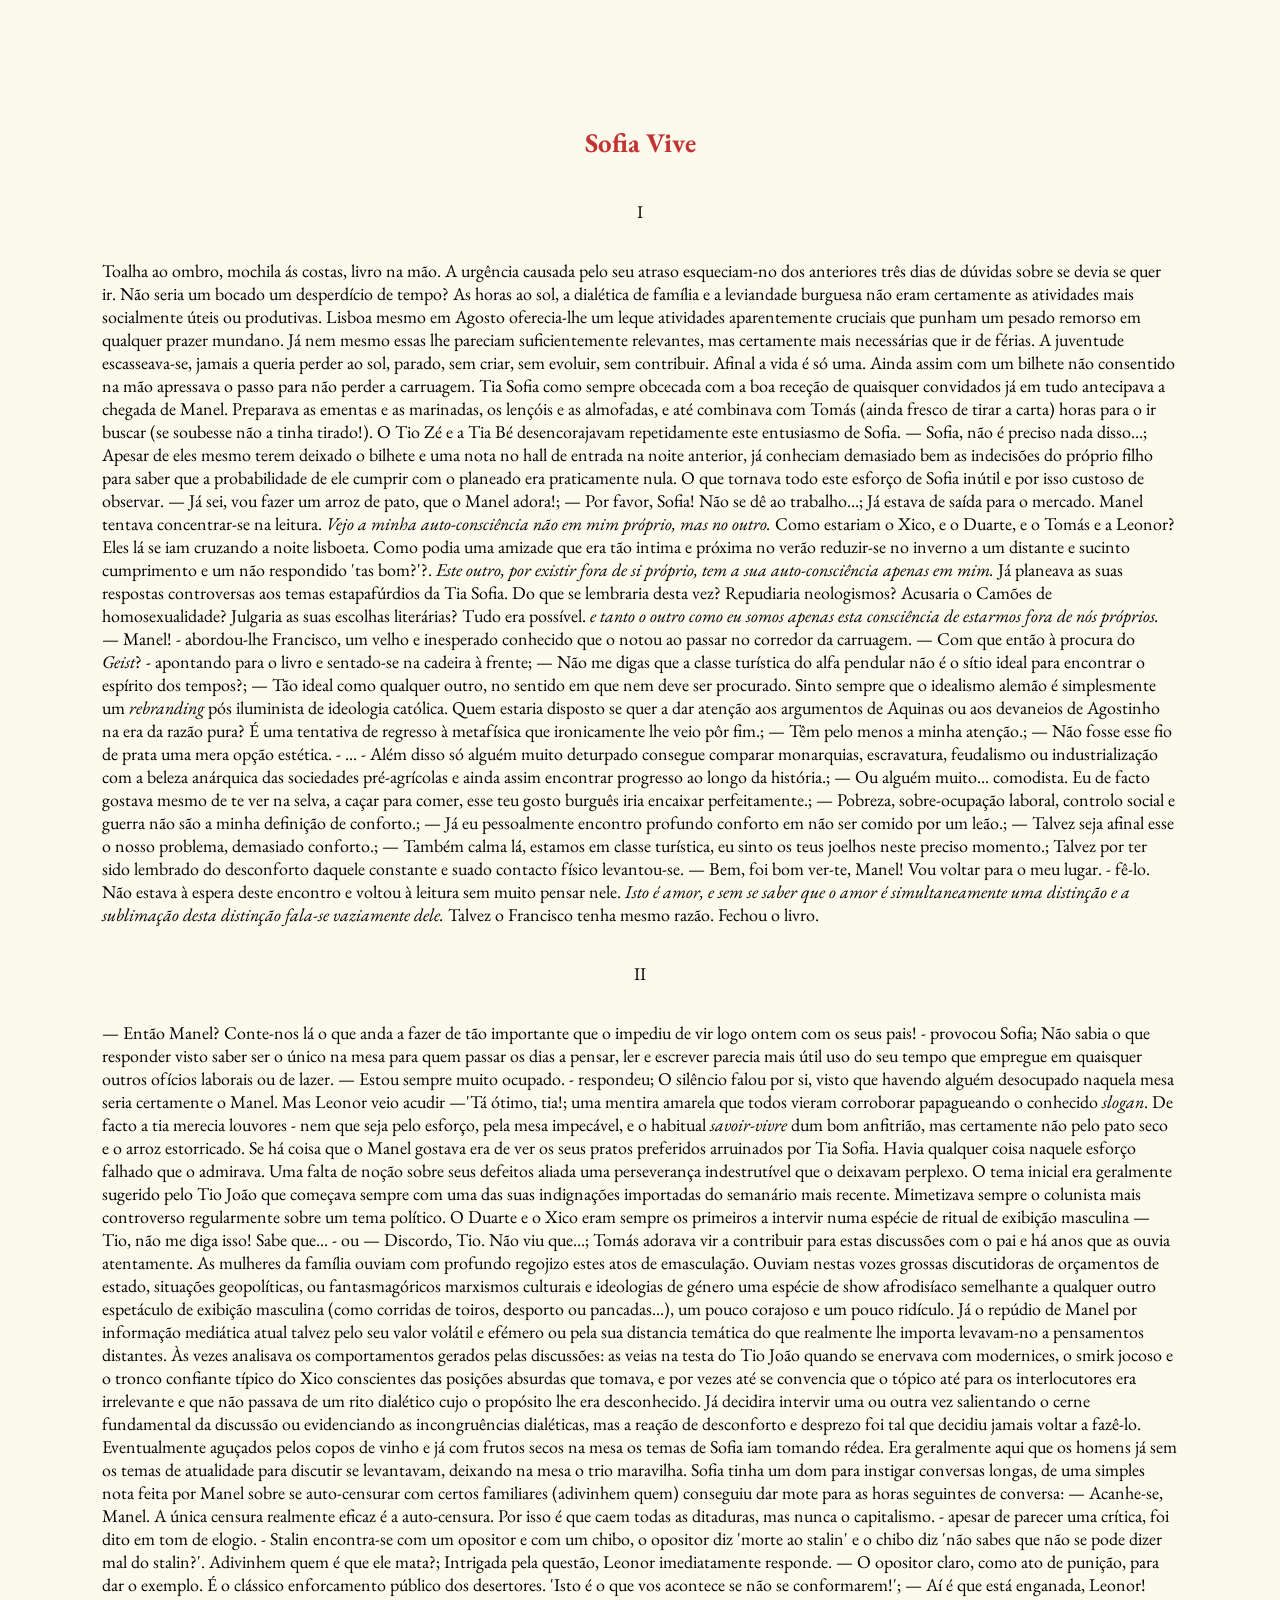
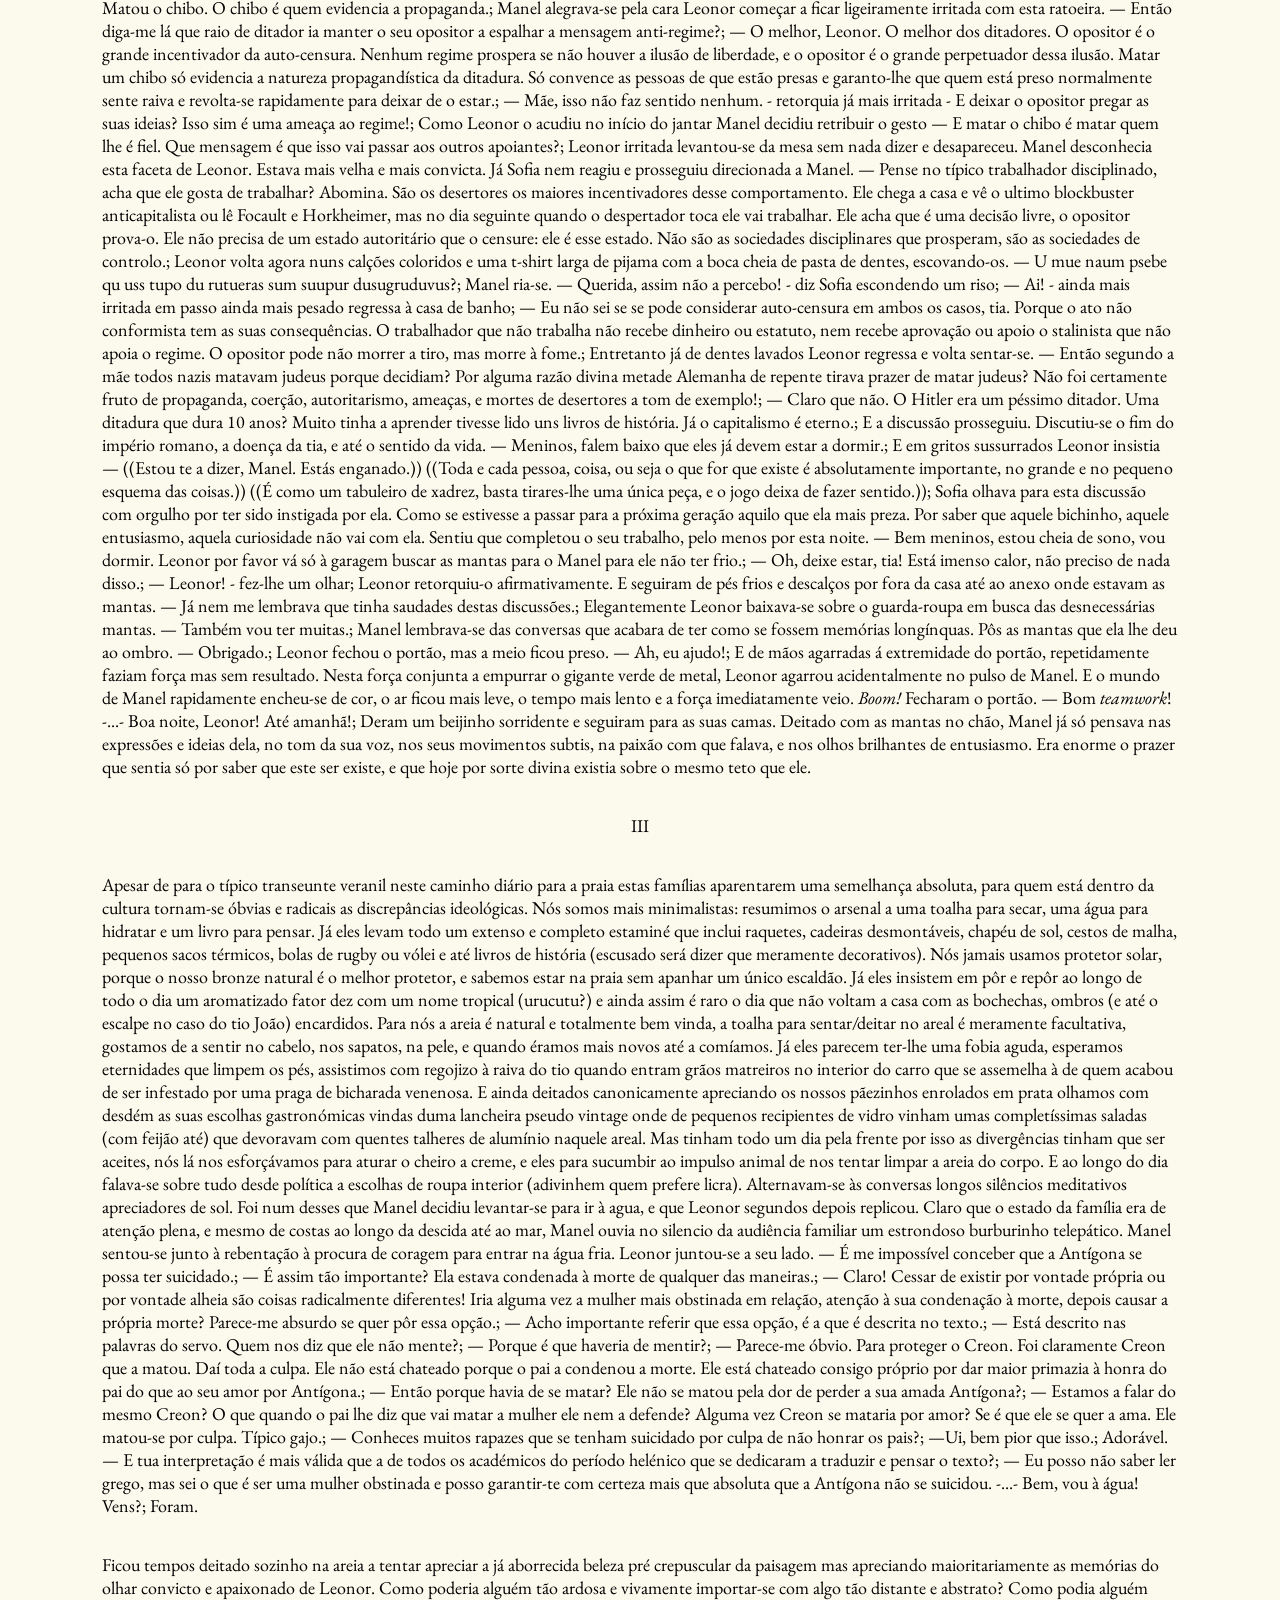
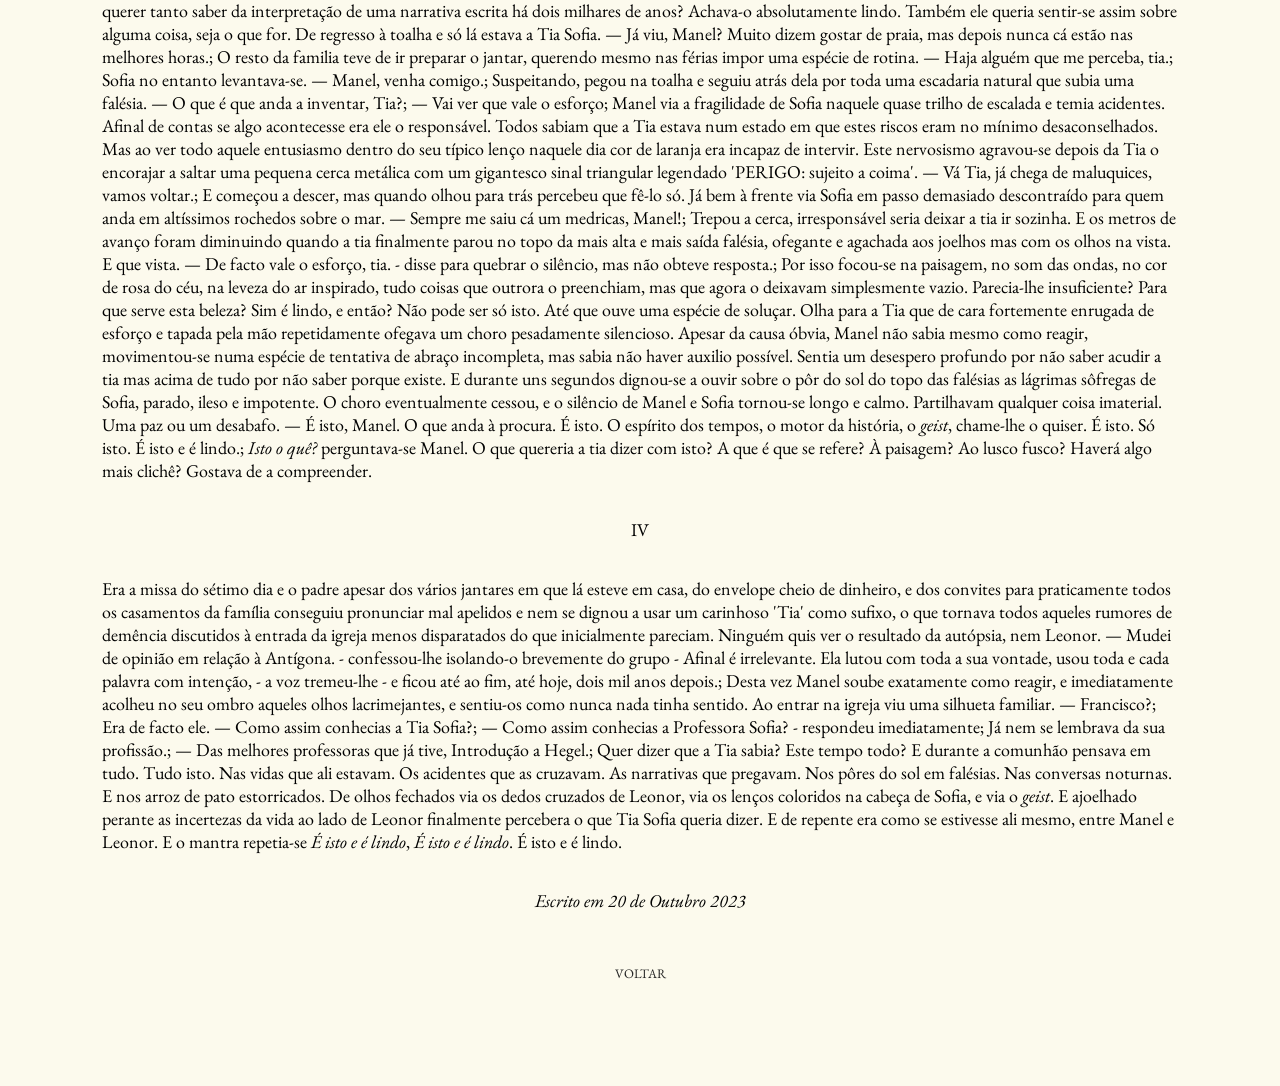
==== sofia.html @ 02eb02f3 "Add files via upload" ====
<!DOCTYPE html>
<html lang="en">
  <head>
    <meta charset="UTF-8" />
    <meta name="viewport" content="width=device-width, initial-scale=1.0" />
    <link rel="stylesheet" href="style.css" />
    <link
      href="https://fonts.googleapis.com/css2?family=EB+Garamond&display=swap"
      rel="stylesheet"
    />
    <title>Sofia Vive</title>
  </head>
  <body style="color: rgb(0, 0, 0)">
    <h2 style="color: rgb(195, 50, 50)">Sofia Vive</h2>
    <p>I</p>
    <p>
      Toalha ao ombro, mochila ás costas, livro na mão. A urgência causada pelo
      seu atraso esqueciam-no dos anteriores três dias de dúvidas sobre se devia
      se quer ir. Não seria um bocado um desperdício de tempo? As horas ao sol,
      a dialética de família e a leviandade burguesa não eram certamente as
      atividades mais socialmente úteis ou produtivas. Lisboa mesmo em Agosto
      oferecia-lhe um leque atividades aparentemente cruciais que punham um
      pesado remorso em qualquer prazer mundano. Já nem mesmo essas lhe pareciam
      suficientemente relevantes, mas certamente mais necessárias que ir de
      férias. A juventude escasseava-se, jamais a queria perder ao sol, parado,
      sem criar, sem evoluir, sem contribuir. Afinal a vida é só uma. Ainda
      assim com um bilhete não consentido na mão apressava o passo para não
      perder a carruagem. Tia Sofia como sempre obcecada com a boa receção de
      quaisquer convidados já em tudo antecipava a chegada de Manel. Preparava
      as ementas e as marinadas, os lençóis e as almofadas, e até combinava com
      Tomás (ainda fresco de tirar a carta) horas para o ir buscar (se soubesse
      não a tinha tirado!). O Tio Zé e a Tia Bé desencorajavam repetidamente
      este entusiasmo de Sofia. — Sofia, não é preciso nada disso...; Apesar de
      eles mesmo terem deixado o bilhete e uma nota no hall de entrada na noite
      anterior, já conheciam demasiado bem as indecisões do próprio filho para
      saber que a probabilidade de ele cumprir com o planeado era praticamente
      nula. O que tornava todo este esforço de Sofia inútil e por isso custoso
      de observar. — Já sei, vou fazer um arroz de pato, que o Manel adora!; —
      Por favor, Sofia! Não se dê ao trabalho...; Já estava de saída para o
      mercado. Manel tentava concentrar-se na leitura.
      <em>Vejo a minha auto-consciência não em mim próprio, mas no outro.</em>
      Como estariam o Xico, e o Duarte, e o Tomás e a Leonor? Eles lá se iam
      cruzando a noite lisboeta. Como podia uma amizade que era tão intima e
      próxima no verão reduzir-se no inverno a um distante e sucinto cumprimento
      e um não respondido &#39;tas bom?&#39;?.
      <em
        >Este outro, por existir fora de si próprio, tem a sua auto-consciência
        apenas em mim.</em
      >
      Já planeava as suas respostas controversas aos temas estapafúrdios da Tia
      Sofia. Do que se lembraria desta vez? Repudiaria neologismos? Acusaria o
      Camões de homosexualidade? Julgaria as suas escolhas literárias? Tudo era
      possível.
      <em
        >e tanto o outro como eu somos apenas esta consciência de estarmos fora
        de nós próprios.</em
      >
      — Manel! - abordou-lhe Francisco, um velho e inesperado conhecido que o
      notou ao passar no corredor da carruagem. — Com que então à procura do
      <em>Geist</em>? - apontando para o livro e sentado-se na cadeira à frente;
      — Não me digas que a classe turística do alfa pendular não é o sítio ideal
      para encontrar o espírito dos tempos?; — Tão ideal como qualquer outro, no
      sentido em que nem deve ser procurado. Sinto sempre que o idealismo alemão
      é simplesmente um <em>rebranding</em> pós iluminista de ideologia
      católica. Quem estaria disposto se quer a dar atenção aos argumentos de
      Aquinas ou aos devaneios de Agostinho na era da razão pura? É uma
      tentativa de regresso à metafísica que ironicamente lhe veio pôr fim.; —
      Têm pelo menos a minha atenção.; — Não fosse esse fio de prata uma mera
      opção estética. - ... - Além disso só alguém muito deturpado consegue
      comparar monarquias, escravatura, feudalismo ou industrialização com a
      beleza anárquica das sociedades pré-agrícolas e ainda assim encontrar
      progresso ao longo da história.; — Ou alguém muito... comodista. Eu de
      facto gostava mesmo de te ver na selva, a caçar para comer, esse teu gosto
      burguês iria encaixar perfeitamente.; — Pobreza, sobre-ocupação laboral,
      controlo social e guerra não são a minha definição de conforto.; — Já eu
      pessoalmente encontro profundo conforto em não ser comido por um leão.; —
      Talvez seja afinal esse o nosso problema, demasiado conforto.; — Também
      calma lá, estamos em classe turística, eu sinto os teus joelhos neste
      preciso momento.; Talvez por ter sido lembrado do desconforto daquele
      constante e suado contacto físico levantou-se. — Bem, foi bom ver-te,
      Manel! Vou voltar para o meu lugar. - fê-lo. Não estava à espera deste
      encontro e voltou à leitura sem muito pensar nele.
      <em
        >Isto é amor, e sem se saber que o amor é simultaneamente uma distinção
        e a sublimação desta distinção fala-se vaziamente dele.</em
      >
      Talvez o Francisco tenha mesmo razão. Fechou o livro.
    </p>
    <p>II</p>
    <p>
      — Então Manel? Conte-nos lá o que anda a fazer de tão importante que o
      impediu de vir logo ontem com os seus pais! - provocou Sofia; Não sabia o
      que responder visto saber ser o único na mesa para quem passar os dias a
      pensar, ler e escrever parecia mais útil uso do seu tempo que empregue em
      quaisquer outros ofícios laborais ou de lazer. — Estou sempre muito
      ocupado. - respondeu; O silêncio falou por si, visto que havendo alguém
      desocupado naquela mesa seria certamente o Manel. Mas Leonor veio acudir
      —&#39;Tá ótimo, tia!; uma mentira amarela que todos vieram corroborar
      papagueando o conhecido <em>slogan</em>. De facto a tia merecia louvores -
      nem que seja pelo esforço, pela mesa impecável, e o habitual
      <em>savoir-vivre</em> dum bom anfitrião, mas certamente não pelo pato seco
      e o arroz estorricado. Se há coisa que o Manel gostava era de ver os seus
      pratos preferidos arruinados por Tia Sofia. Havia qualquer coisa naquele
      esforço falhado que o admirava. Uma falta de noção sobre seus defeitos
      aliada uma perseverança indestrutível que o deixavam perplexo. O tema
      inicial era geralmente sugerido pelo Tio João que começava sempre com uma
      das suas indignações importadas do semanário mais recente. Mimetizava
      sempre o colunista mais controverso regularmente sobre um tema político. O
      Duarte e o Xico eram sempre os primeiros a intervir numa espécie de ritual
      de exibição masculina — Tio, não me diga isso! Sabe que... - ou —
      Discordo, Tio. Não viu que...; Tomás adorava vir a contribuir para estas
      discussões com o pai e há anos que as ouvia atentamente. As mulheres da
      família ouviam com profundo regojizo estes atos de emasculação. Ouviam
      nestas vozes grossas discutidoras de orçamentos de estado, situações
      geopolíticas, ou fantasmagóricos marxismos culturais e ideologias de
      género uma espécie de show afrodisíaco semelhante a qualquer outro
      espetáculo de exibição masculina (como corridas de toiros, desporto ou
      pancadas...), um pouco corajoso e um pouco ridículo. Já o repúdio de Manel
      por informação mediática atual talvez pelo seu valor volátil e efémero ou
      pela sua distancia temática do que realmente lhe importa levavam-no a
      pensamentos distantes. Às vezes analisava os comportamentos gerados pelas
      discussões: as veias na testa do Tio João quando se enervava com
      modernices, o smirk jocoso e o tronco confiante típico do Xico conscientes
      das posições absurdas que tomava, e por vezes até se convencia que o
      tópico até para os interlocutores era irrelevante e que não passava de um
      rito dialético cujo o propósito lhe era desconhecido. Já decidira intervir
      uma ou outra vez salientando o cerne fundamental da discussão ou
      evidenciando as incongruências dialéticas, mas a reação de desconforto e
      desprezo foi tal que decidiu jamais voltar a fazê-lo. Eventualmente
      aguçados pelos copos de vinho e já com frutos secos na mesa os temas de
      Sofia iam tomando rédea. Era geralmente aqui que os homens já sem os temas
      de atualidade para discutir se levantavam, deixando na mesa o trio
      maravilha. Sofia tinha um dom para instigar conversas longas, de uma
      simples nota feita por Manel sobre se auto-censurar com certos familiares
      (adivinhem quem) conseguiu dar mote para as horas seguintes de conversa: —
      Acanhe-se, Manel. A única censura realmente eficaz é a auto-censura. Por
      isso é que caem todas as ditaduras, mas nunca o capitalismo. - apesar de
      parecer uma crítica, foi dito em tom de elogio. - Stalin encontra-se com
      um opositor e com um chibo, o opositor diz &#39;morte ao stalin&#39; e o
      chibo diz &#39;não sabes que não se pode dizer mal do stalin?&#39;.
      Adivinhem quem é que ele mata?; Intrigada pela questão, Leonor
      imediatamente responde. — O opositor claro, como ato de punição, para dar
      o exemplo. É o clássico enforcamento público dos desertores. &#39;Isto é o
      que vos acontece se não se conformarem!&#39;; — Aí é que está enganada,
      Leonor! Matou o chibo. O chibo é quem evidencia a propaganda.; Manel
      alegrava-se pela cara Leonor começar a ficar ligeiramente irritada com
      esta ratoeira. — Então diga-me lá que raio de ditador ia manter o seu
      opositor a espalhar a mensagem anti-regime?; — O melhor, Leonor. O melhor
      dos ditadores. O opositor é o grande incentivador da auto-censura. Nenhum
      regime prospera se não houver a ilusão de liberdade, e o opositor é o
      grande perpetuador dessa ilusão. Matar um chibo só evidencia a natureza
      propagandística da ditadura. Só convence as pessoas de que estão presas e
      garanto-lhe que quem está preso normalmente sente raiva e revolta-se
      rapidamente para deixar de o estar.; — Mãe, isso não faz sentido nenhum. -
      retorquia já mais irritada - E deixar o opositor pregar as suas ideias?
      Isso sim é uma ameaça ao regime!; Como Leonor o acudiu no início do jantar
      Manel decidiu retribuir o gesto — E matar o chibo é matar quem lhe é fiel.
      Que mensagem é que isso vai passar aos outros apoiantes?; Leonor irritada
      levantou-se da mesa sem nada dizer e desapareceu. Manel desconhecia esta
      faceta de Leonor. Estava mais velha e mais convicta. Já Sofia nem reagiu e
      prosseguiu direcionada a Manel. — Pense no típico trabalhador
      disciplinado, acha que ele gosta de trabalhar? Abomina. São os desertores
      os maiores incentivadores desse comportamento. Ele chega a casa e vê o
      ultimo blockbuster anticapitalista ou lê Focault e Horkheimer, mas no dia
      seguinte quando o despertador toca ele vai trabalhar. Ele acha que é uma
      decisão livre, o opositor prova-o. Ele não precisa de um estado
      autoritário que o censure: ele é esse estado. Não são as sociedades
      disciplinares que prosperam, são as sociedades de controlo.; Leonor volta
      agora nuns calções coloridos e uma t-shirt larga de pijama com a boca
      cheia de pasta de dentes, escovando-os. — U mue naum psebe qu uss tupo du
      rutueras sum suupur dusugruduvus?; Manel ria-se. — Querida, assim não a
      percebo! - diz Sofia escondendo um riso; — Ai! - ainda mais irritada em
      passo ainda mais pesado regressa à casa de banho; — Eu não sei se se pode
      considerar auto-censura em ambos os casos, tia. Porque o ato não
      conformista tem as suas consequências. O trabalhador que não trabalha não
      recebe dinheiro ou estatuto, nem recebe aprovação ou apoio o stalinista
      que não apoia o regime. O opositor pode não morrer a tiro, mas morre à
      fome.; Entretanto já de dentes lavados Leonor regressa e volta sentar-se.
      — Então segundo a mãe todos nazis matavam judeus porque decidiam? Por
      alguma razão divina metade Alemanha de repente tirava prazer de matar
      judeus? Não foi certamente fruto de propaganda, coerção, autoritarismo,
      ameaças, e mortes de desertores a tom de exemplo!; — Claro que não. O
      Hitler era um péssimo ditador. Uma ditadura que dura 10 anos? Muito tinha
      a aprender tivesse lido uns livros de história. Já o capitalismo é
      eterno.; E a discussão prosseguiu. Discutiu-se o fim do império romano, a
      doença da tia, e até o sentido da vida. — Meninos, falem baixo que eles já
      devem estar a dormir.; E em gritos sussurrados Leonor insistia — ((Estou
      te a dizer, Manel. Estás enganado.)) ((Toda e cada pessoa, coisa, ou seja
      o que for que existe é absolutamente importante, no grande e no pequeno
      esquema das coisas.)) ((É como um tabuleiro de xadrez, basta tirares-lhe
      uma única peça, e o jogo deixa de fazer sentido.)); Sofia olhava para esta
      discussão com orgulho por ter sido instigada por ela. Como se estivesse a
      passar para a próxima geração aquilo que ela mais preza. Por saber que
      aquele bichinho, aquele entusiasmo, aquela curiosidade não vai com ela.
      Sentiu que completou o seu trabalho, pelo menos por esta noite. — Bem
      meninos, estou cheia de sono, vou dormir. Leonor por favor vá só à garagem
      buscar as mantas para o Manel para ele não ter frio.; — Oh, deixe estar,
      tia! Está imenso calor, não preciso de nada disso.; — Leonor! - fez-lhe um
      olhar; Leonor retorquiu-o afirmativamente. E seguiram de pés frios e
      descalços por fora da casa até ao anexo onde estavam as mantas. — Já nem
      me lembrava que tinha saudades destas discussões.; Elegantemente Leonor
      baixava-se sobre o guarda-roupa em busca das desnecessárias mantas. —
      Também vou ter muitas.; Manel lembrava-se das conversas que acabara de ter
      como se fossem memórias longínquas. Pôs as mantas que ela lhe deu ao
      ombro. — Obrigado.; Leonor fechou o portão, mas a meio ficou preso. — Ah,
      eu ajudo!; E de mãos agarradas á extremidade do portão, repetidamente
      faziam força mas sem resultado. Nesta força conjunta a empurrar o gigante
      verde de metal, Leonor agarrou acidentalmente no pulso de Manel. E o mundo
      de Manel rapidamente encheu-se de cor, o ar ficou mais leve, o tempo mais
      lento e a força imediatamente veio. <em>Boom!</em> Fecharam o portão. —
      Bom <em>teamwork</em>! -...- Boa noite, Leonor! Até amanhã!; Deram um
      beijinho sorridente e seguiram para as suas camas. Deitado com as mantas
      no chão, Manel já só pensava nas expressões e ideias dela, no tom da sua
      voz, nos seus movimentos subtis, na paixão com que falava, e nos olhos
      brilhantes de entusiasmo. Era enorme o prazer que sentia só por saber que
      este ser existe, e que hoje por sorte divina existia sobre o mesmo teto
      que ele.
    </p>
    <p>III</p>
    <p>
      Apesar de para o típico transeunte veranil neste caminho diário para a
      praia estas famílias aparentarem uma semelhança absoluta, para quem está
      dentro da cultura tornam-se óbvias e radicais as discrepâncias
      ideológicas. Nós somos mais minimalistas: resumimos o arsenal a uma toalha
      para secar, uma água para hidratar e um livro para pensar. Já eles levam
      todo um extenso e completo estaminé que inclui raquetes, cadeiras
      desmontáveis, chapéu de sol, cestos de malha, pequenos sacos térmicos,
      bolas de rugby ou vólei e até livros de história (escusado será dizer que
      meramente decorativos). Nós jamais usamos protetor solar, porque o nosso
      bronze natural é o melhor protetor, e sabemos estar na praia sem apanhar
      um único escaldão. Já eles insistem em pôr e repôr ao longo de todo o dia
      um aromatizado fator dez com um nome tropical (urucutu?) e ainda assim é
      raro o dia que não voltam a casa com as bochechas, ombros (e até o escalpe
      no caso do tio João) encardidos. Para nós a areia é natural e totalmente
      bem vinda, a toalha para sentar/deitar no areal é meramente facultativa,
      gostamos de a sentir no cabelo, nos sapatos, na pele, e quando éramos mais
      novos até a comíamos. Já eles parecem ter-lhe uma fobia aguda, esperamos
      eternidades que limpem os pés, assistimos com regojizo à raiva do tio
      quando entram grãos matreiros no interior do carro que se assemelha à de
      quem acabou de ser infestado por uma praga de bicharada venenosa. E ainda
      deitados canonicamente apreciando os nossos pãezinhos enrolados em prata
      olhamos com desdém as suas escolhas gastronómicas vindas duma lancheira
      pseudo vintage onde de pequenos recipientes de vidro vinham umas
      completíssimas saladas (com feijão até) que devoravam com quentes talheres
      de alumínio naquele areal. Mas tinham todo um dia pela frente por isso as
      divergências tinham que ser aceites, nós lá nos esforçávamos para aturar o
      cheiro a creme, e eles para sucumbir ao impulso animal de nos tentar
      limpar a areia do corpo. E ao longo do dia falava-se sobre tudo desde
      política a escolhas de roupa interior (adivinhem quem prefere licra).
      Alternavam-se às conversas longos silêncios meditativos apreciadores de
      sol. Foi num desses que Manel decidiu levantar-se para ir à agua, e que
      Leonor segundos depois replicou. Claro que o estado da família era de
      atenção plena, e mesmo de costas ao longo da descida até ao mar, Manel
      ouvia no silencio da audiência familiar um estrondoso burburinho
      telepático. Manel sentou-se junto à rebentação à procura de coragem para
      entrar na água fria. Leonor juntou-se a seu lado. — É me impossível
      conceber que a Antígona se possa ter suicidado.; — É assim tão importante?
      Ela estava condenada à morte de qualquer das maneiras.; — Claro! Cessar de
      existir por vontade própria ou por vontade alheia são coisas radicalmente
      diferentes! Iria alguma vez a mulher mais obstinada em relação, atenção à
      sua condenação à morte, depois causar a própria morte? Parece-me absurdo
      se quer pôr essa opção.; — Acho importante referir que essa opção, é a que
      é descrita no texto.; — Está descrito nas palavras do servo. Quem nos diz
      que ele não mente?; — Porque é que haveria de mentir?; — Parece-me óbvio.
      Para proteger o Creon. Foi claramente Creon que a matou. Daí toda a culpa.
      Ele não está chateado porque o pai a condenou a morte. Ele está chateado
      consigo próprio por dar maior primazia à honra do pai do que ao seu amor
      por Antígona.; — Então porque havia de se matar? Ele não se matou pela dor
      de perder a sua amada Antígona?; — Estamos a falar do mesmo Creon? O que
      quando o pai lhe diz que vai matar a mulher ele nem a defende? Alguma vez
      Creon se mataria por amor? Se é que ele se quer a ama. Ele matou-se por
      culpa. Típico gajo.; — Conheces muitos rapazes que se tenham suicidado por
      culpa de não honrar os pais?; —Ui, bem pior que isso.; Adorável. — E tua
      interpretação é mais válida que a de todos os académicos do período
      helénico que se dedicaram a traduzir e pensar o texto?; — Eu posso não
      saber ler grego, mas sei o que é ser uma mulher obstinada e posso
      garantir-te com certeza mais que absoluta que a Antígona não se suicidou.
      -...- Bem, vou à água! Vens?; Foram.
    </p>
    <p>
      Ficou tempos deitado sozinho na areia a tentar apreciar a já aborrecida
      beleza pré crepuscular da paisagem mas apreciando maioritariamente as
      memórias do olhar convicto e apaixonado de Leonor. Como poderia alguém tão
      ardosa e vivamente importar-se com algo tão distante e abstrato? Como
      podia alguém querer tanto saber da interpretação de uma narrativa escrita
      há dois milhares de anos? Achava-o absolutamente lindo. Também ele queria
      sentir-se assim sobre alguma coisa, seja o que for. De regresso à toalha e
      só lá estava a Tia Sofia. — Já viu, Manel? Muito dizem gostar de praia,
      mas depois nunca cá estão nas melhores horas.; O resto da familia teve de
      ir preparar o jantar, querendo mesmo nas férias impor uma espécie de
      rotina. — Haja alguém que me perceba, tia.; Sofia no entanto levantava-se.
      — Manel, venha comigo.; Suspeitando, pegou na toalha e seguiu atrás dela
      por toda uma escadaria natural que subia uma falésia. — O que é que anda a
      inventar, Tia?; — Vai ver que vale o esforço; Manel via a fragilidade de
      Sofia naquele quase trilho de escalada e temia acidentes. Afinal de contas
      se algo acontecesse era ele o responsável. Todos sabiam que a Tia estava
      num estado em que estes riscos eram no mínimo desaconselhados. Mas ao ver
      todo aquele entusiasmo dentro do seu típico lenço naquele dia cor de
      laranja era incapaz de intervir. Este nervosismo agravou-se depois da Tia
      o encorajar a saltar uma pequena cerca metálica com um gigantesco sinal
      triangular legendado &#39;PERIGO: sujeito a coima&#39;. — Vá Tia, já chega
      de maluquices, vamos voltar.; E começou a descer, mas quando olhou para
      trás percebeu que fê-lo só. Já bem à frente via Sofia em passo demasiado
      descontraído para quem anda em altíssimos rochedos sobre o mar. — Sempre
      me saiu cá um medricas, Manel!; Trepou a cerca, irresponsável seria deixar
      a tia ir sozinha. E os metros de avanço foram diminuindo quando a tia
      finalmente parou no topo da mais alta e mais saída falésia, ofegante e
      agachada aos joelhos mas com os olhos na vista. E que vista. — De facto
      vale o esforço, tia. - disse para quebrar o silêncio, mas não obteve
      resposta.; Por isso focou-se na paisagem, no som das ondas, no cor de rosa
      do céu, na leveza do ar inspirado, tudo coisas que outrora o preenchiam,
      mas que agora o deixavam simplesmente vazio. Parecia-lhe insuficiente?
      Para que serve esta beleza? Sim é lindo, e então? Não pode ser só isto.
      Até que ouve uma espécie de soluçar. Olha para a Tia que de cara
      fortemente enrugada de esforço e tapada pela mão repetidamente ofegava um
      choro pesadamente silencioso. Apesar da causa óbvia, Manel não sabia mesmo
      como reagir, movimentou-se numa espécie de tentativa de abraço incompleta,
      mas sabia não haver auxilio possível. Sentia um desespero profundo por não
      saber acudir a tia mas acima de tudo por não saber porque existe. E
      durante uns segundos dignou-se a ouvir sobre o pôr do sol do topo das
      falésias as lágrimas sôfregas de Sofia, parado, ileso e impotente. O choro
      eventualmente cessou, e o silêncio de Manel e Sofia tornou-se longo e
      calmo. Partilhavam qualquer coisa imaterial. Uma paz ou um desabafo. — É
      isto, Manel. O que anda à procura. É isto. O espírito dos tempos, o motor
      da história, o <em>geist</em>, chame-lhe o quiser. É isto. Só isto. É isto
      e é lindo.; <em>Isto o quê?</em> perguntava-se Manel. O que quereria a tia
      dizer com isto? A que é que se refere? À paisagem? Ao lusco fusco? Haverá
      algo mais clichê? Gostava de a compreender.
    </p>
    <p>IV</p>
    <p>
      Era a missa do sétimo dia e o padre apesar dos vários jantares em que lá
      esteve em casa, do envelope cheio de dinheiro, e dos convites para
      praticamente todos os casamentos da família conseguiu pronunciar mal
      apelidos e nem se dignou a usar um carinhoso &#39;Tia&#39; como sufixo, o
      que tornava todos aqueles rumores de demência discutidos à entrada da
      igreja menos disparatados do que inicialmente pareciam. Ninguém quis ver o
      resultado da autópsia, nem Leonor. — Mudei de opinião em relação à
      Antígona. - confessou-lhe isolando-o brevemente do grupo - Afinal é
      irrelevante. Ela lutou com toda a sua vontade, usou toda e cada palavra
      com intenção, - a voz tremeu-lhe - e ficou até ao fim, até hoje, dois mil
      anos depois.; Desta vez Manel soube exatamente como reagir, e
      imediatamente acolheu no seu ombro aqueles olhos lacrimejantes, e
      sentiu-os como nunca nada tinha sentido. Ao entrar na igreja viu uma
      silhueta familiar. — Francisco?; Era de facto ele. — Como assim conhecias
      a Tia Sofia?; — Como assim conhecias a Professora Sofia? - respondeu
      imediatamente; Já nem se lembrava da sua profissão.; — Das melhores
      professoras que já tive, Introdução a Hegel.; Quer dizer que a Tia sabia?
      Este tempo todo? E durante a comunhão pensava em tudo. Tudo isto. Nas
      vidas que ali estavam. Os acidentes que as cruzavam. As narrativas que
      pregavam. Nos pôres do sol em falésias. Nas conversas noturnas. E nos
      arroz de pato estorricados. De olhos fechados via os dedos cruzados de
      Leonor, via os lenços coloridos na cabeça de Sofia, e via o
      <em>geist</em>. E ajoelhado perante as incertezas da vida ao lado de
      Leonor finalmente percebera o que Tia Sofia queria dizer. E de repente era
      como se estivesse ali mesmo, entre Manel e Leonor. E o mantra repetia-se
      <em>É isto e é lindo</em>, <em>É isto e é lindo</em>. É isto e é lindo.
    </p>

    <p><em>Escrito em 20 de Outubro 2023</em></p>
    <footer>
      <a href="index.html">voltar</a>
    </footer>
  </body>
</html>
---- style.css ----
body {
  display: flex;
  flex-direction: column;
  justify-content: center;
  align-items: center;
  background-color: rgb(252, 250, 237);
  color: rgb(195, 50, 50);
  font-family: "EB Garamond", serif;
  margin: 5%;
  padding: 3%;
  font-size: large;
  text-align: left;
}

body::before {
  content: "";
  position: fixed;
  top: 0;
  left: 0;
  right: 0;
  bottom: 0;
  background-image: url(http://www.transparenttextures.com/patterns/beige-paper.png);
  background-repeat: repeat;
  opacity: 1;
  pointer-events: none;
  z-index: 1000;
  mix-blend-mode: overlay;
}
.logo {
  width: 180px;
  height: auto;
  margin-bottom: 30px;
}

.spacer {
  height: 30px;
}
.container {
  display: flex;
  flex-direction: column;
  align-items: center;
  justify-content: center;
}

h1 {
  text-transform: uppercase;
  font-size: medium;
}

a {
  font-size: x-large;
  text-decoration: none;
  color: rgb(35, 35, 35);
}

a:hover {
  color: rgb(195, 50, 50);
}

footer {
  margin-top: 30px;
}

#doar a {
  text-transform: uppercase;
  font-size: medium;
  color: rgb(195, 50, 50);
}

#doar a:hover {
  color: rgb(0, 0, 0);
}

footer a {
  text-transform: uppercase;
  font-size: small;
}

#back {
  font-size: larger;
  text-decoration: none;
  padding: 30px;
  display: inline-block;
  position: absolute;
  top: 6%;
  left: 3%;
  -webkit-text-size-adjust: none; 
  -moz-text-size-adjust: none; 
  -ms-text-size-adjust: none; 
  text-size-adjust: none; 
}
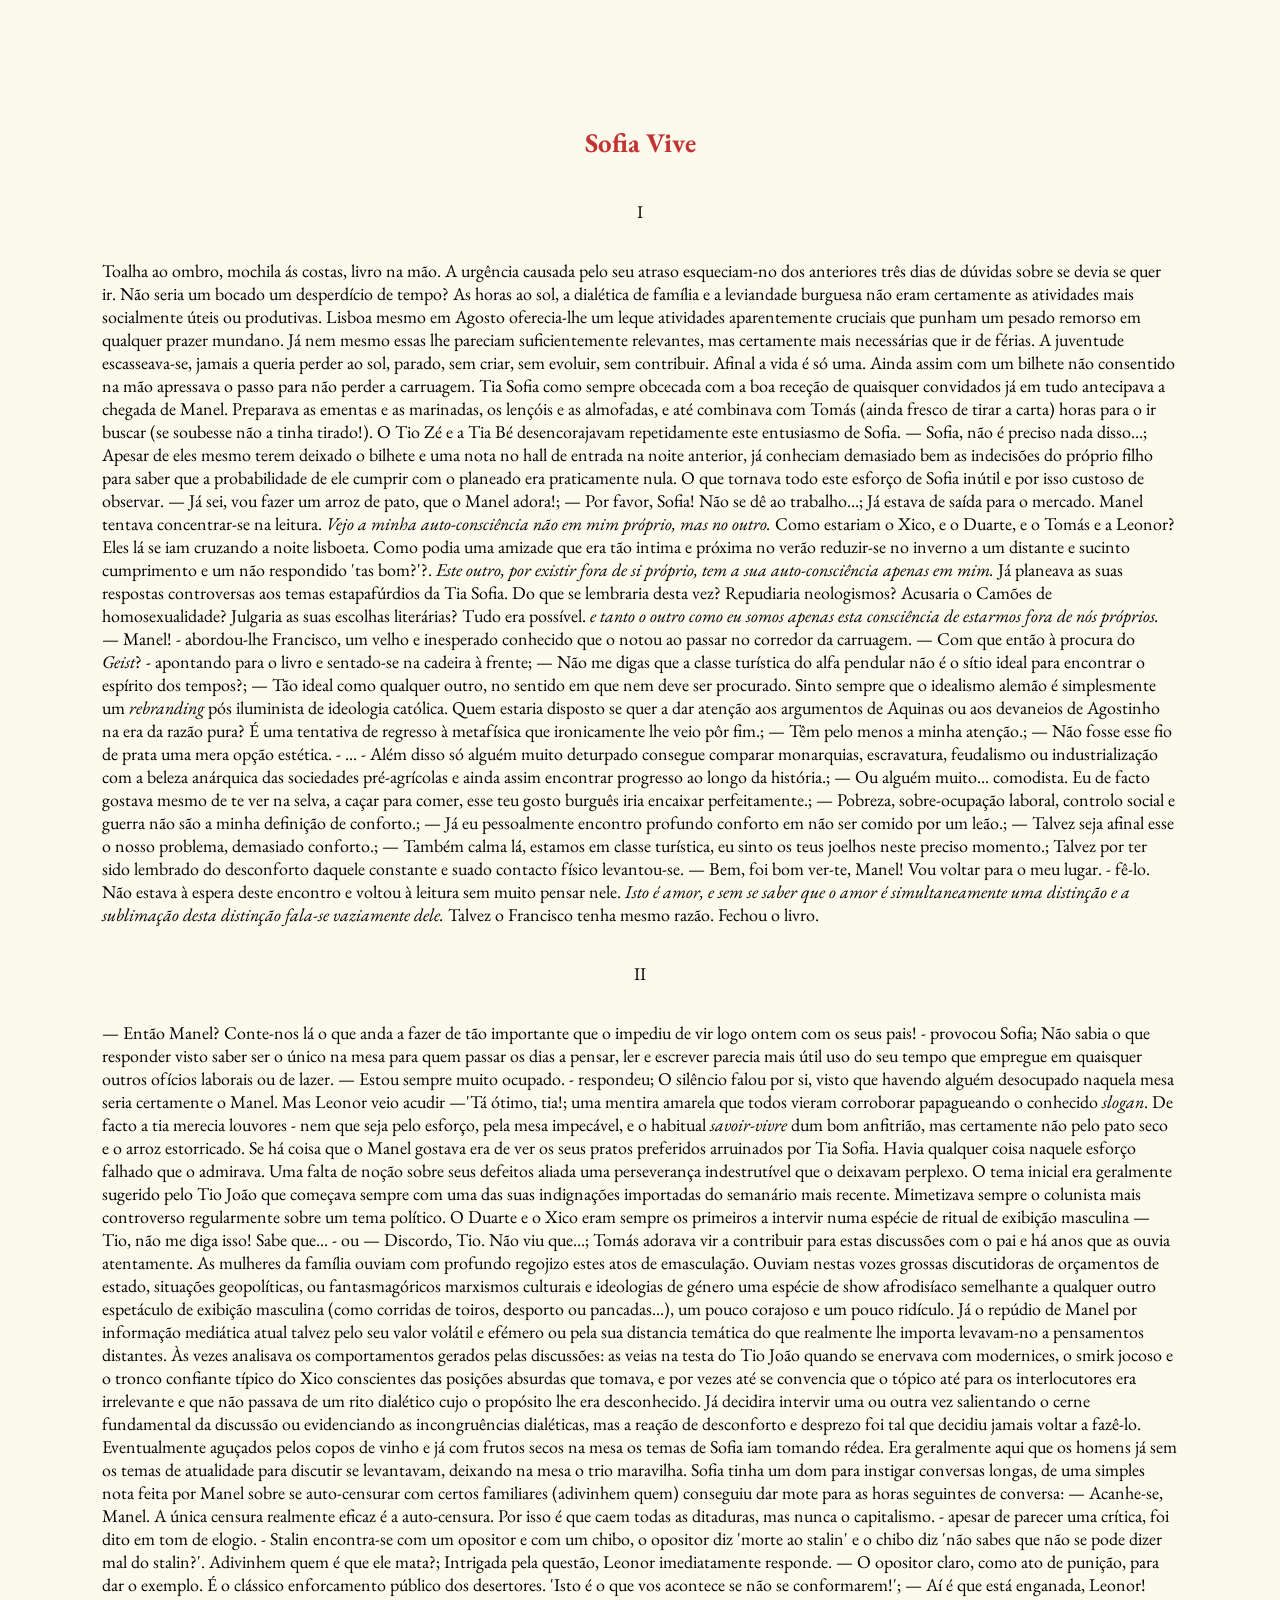
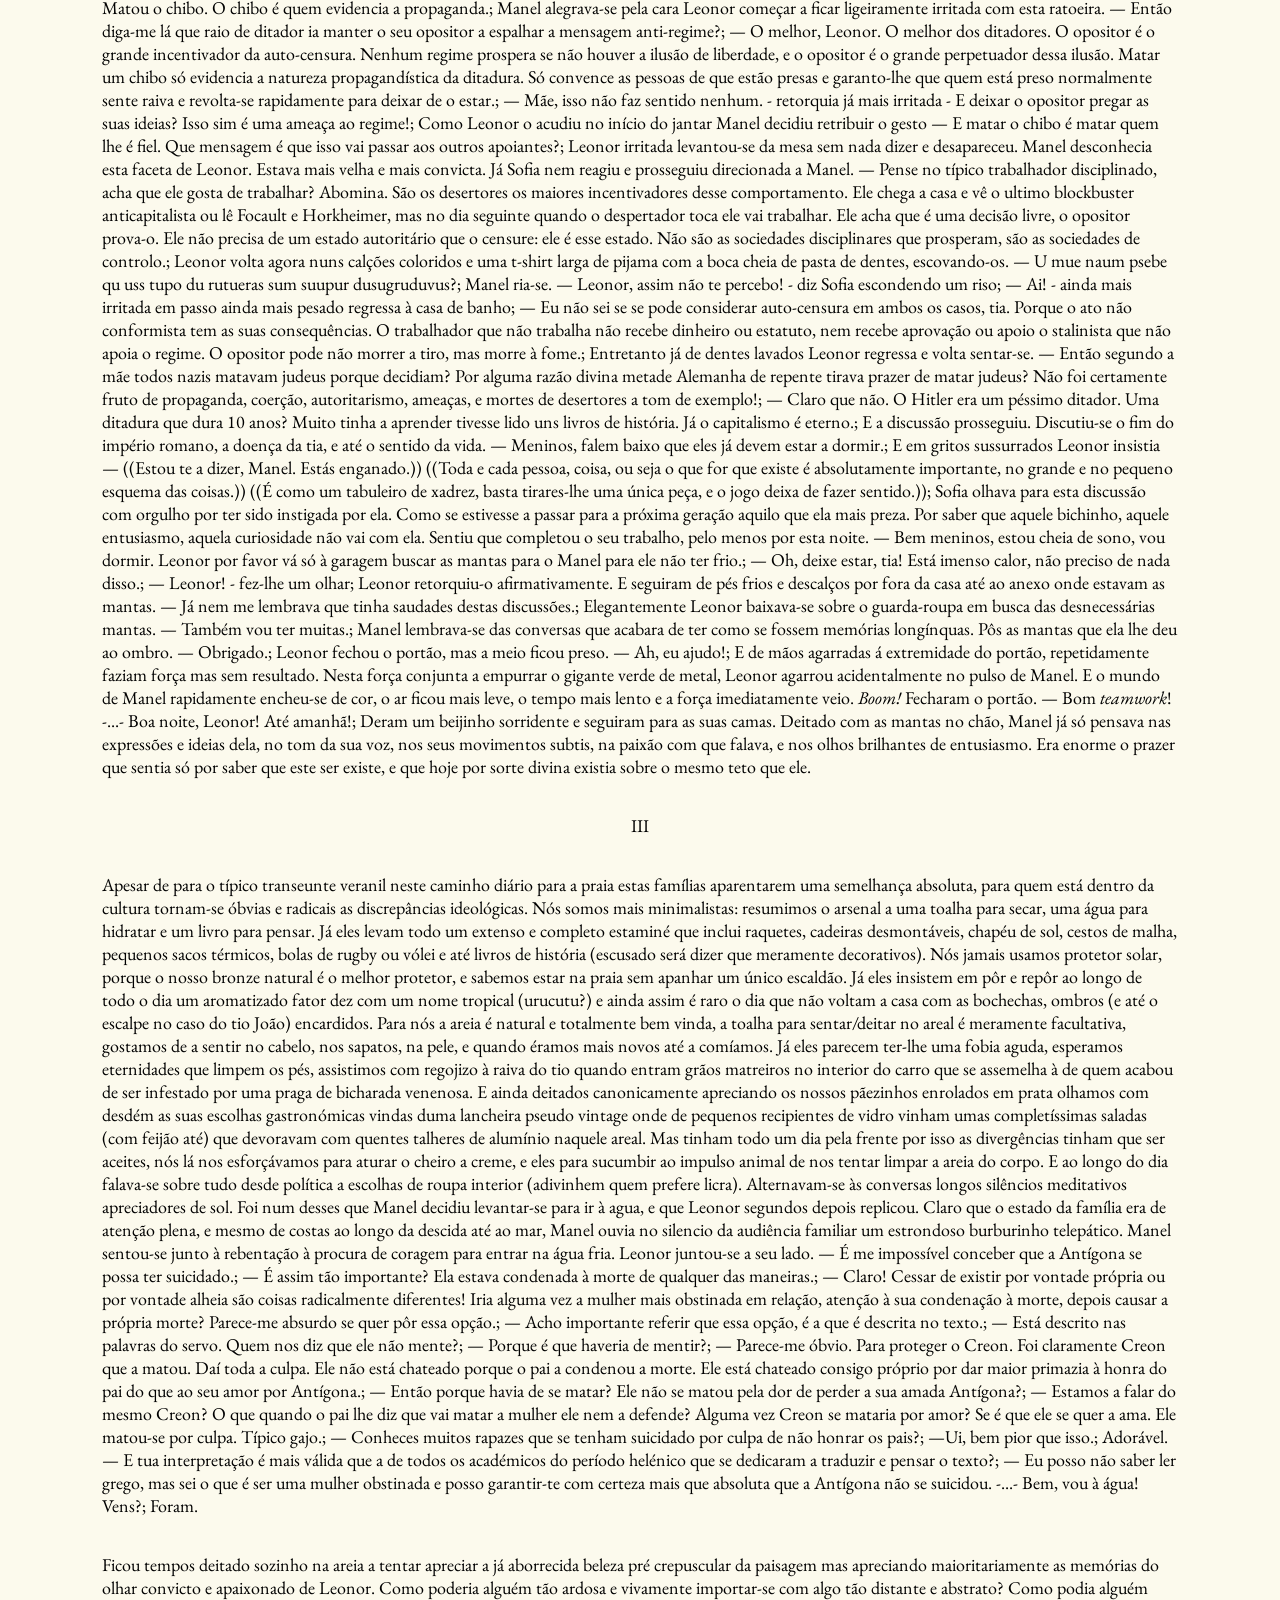
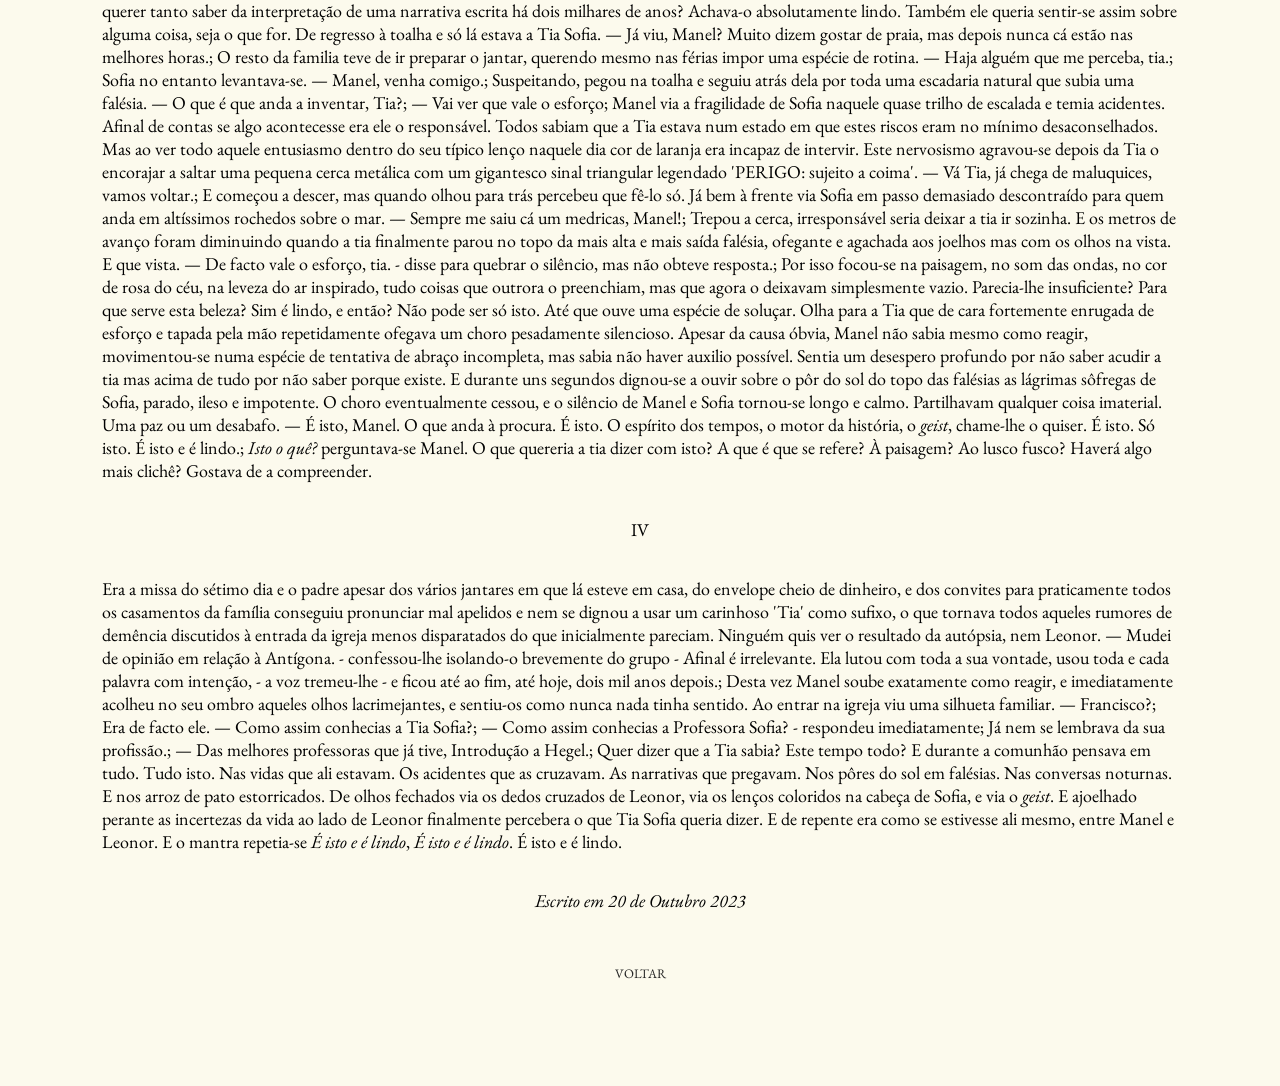
==== commit 4ffc5632: "Update sofia.html" ====
--- a/sofia.html
+++ b/sofia.html
@@ -168,7 +168,7 @@
       disciplinares que prosperam, são as sociedades de controlo.; Leonor volta
       agora nuns calções coloridos e uma t-shirt larga de pijama com a boca
       cheia de pasta de dentes, escovando-os. — U mue naum psebe qu uss tupo du
-      rutueras sum suupur dusugruduvus?; Manel ria-se. — Querida, assim não a
+      rutueras sum suupur dusugruduvus?; Manel ria-se. — Leonor, assim não te
       percebo! - diz Sofia escondendo um riso; — Ai! - ainda mais irritada em
       passo ainda mais pesado regressa à casa de banho; — Eu não sei se se pode
       considerar auto-censura em ambos os casos, tia. Porque o ato não
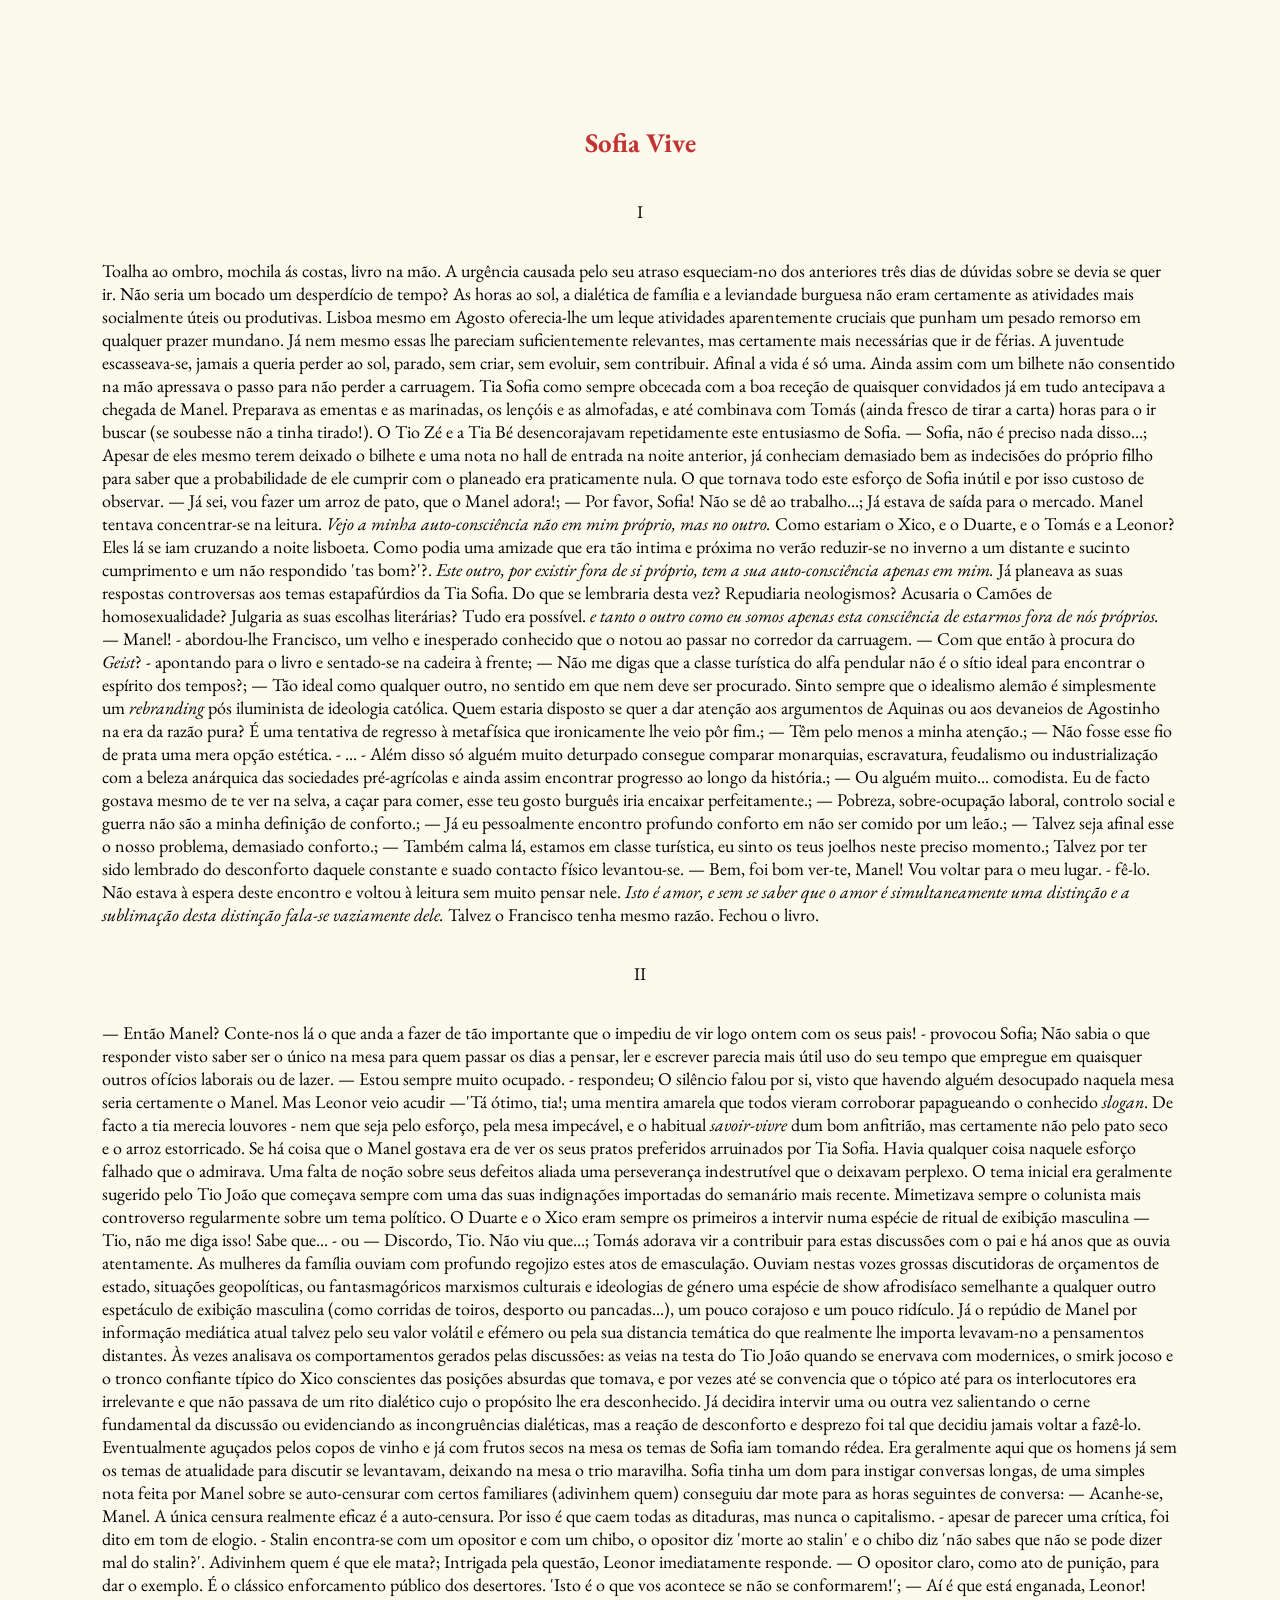
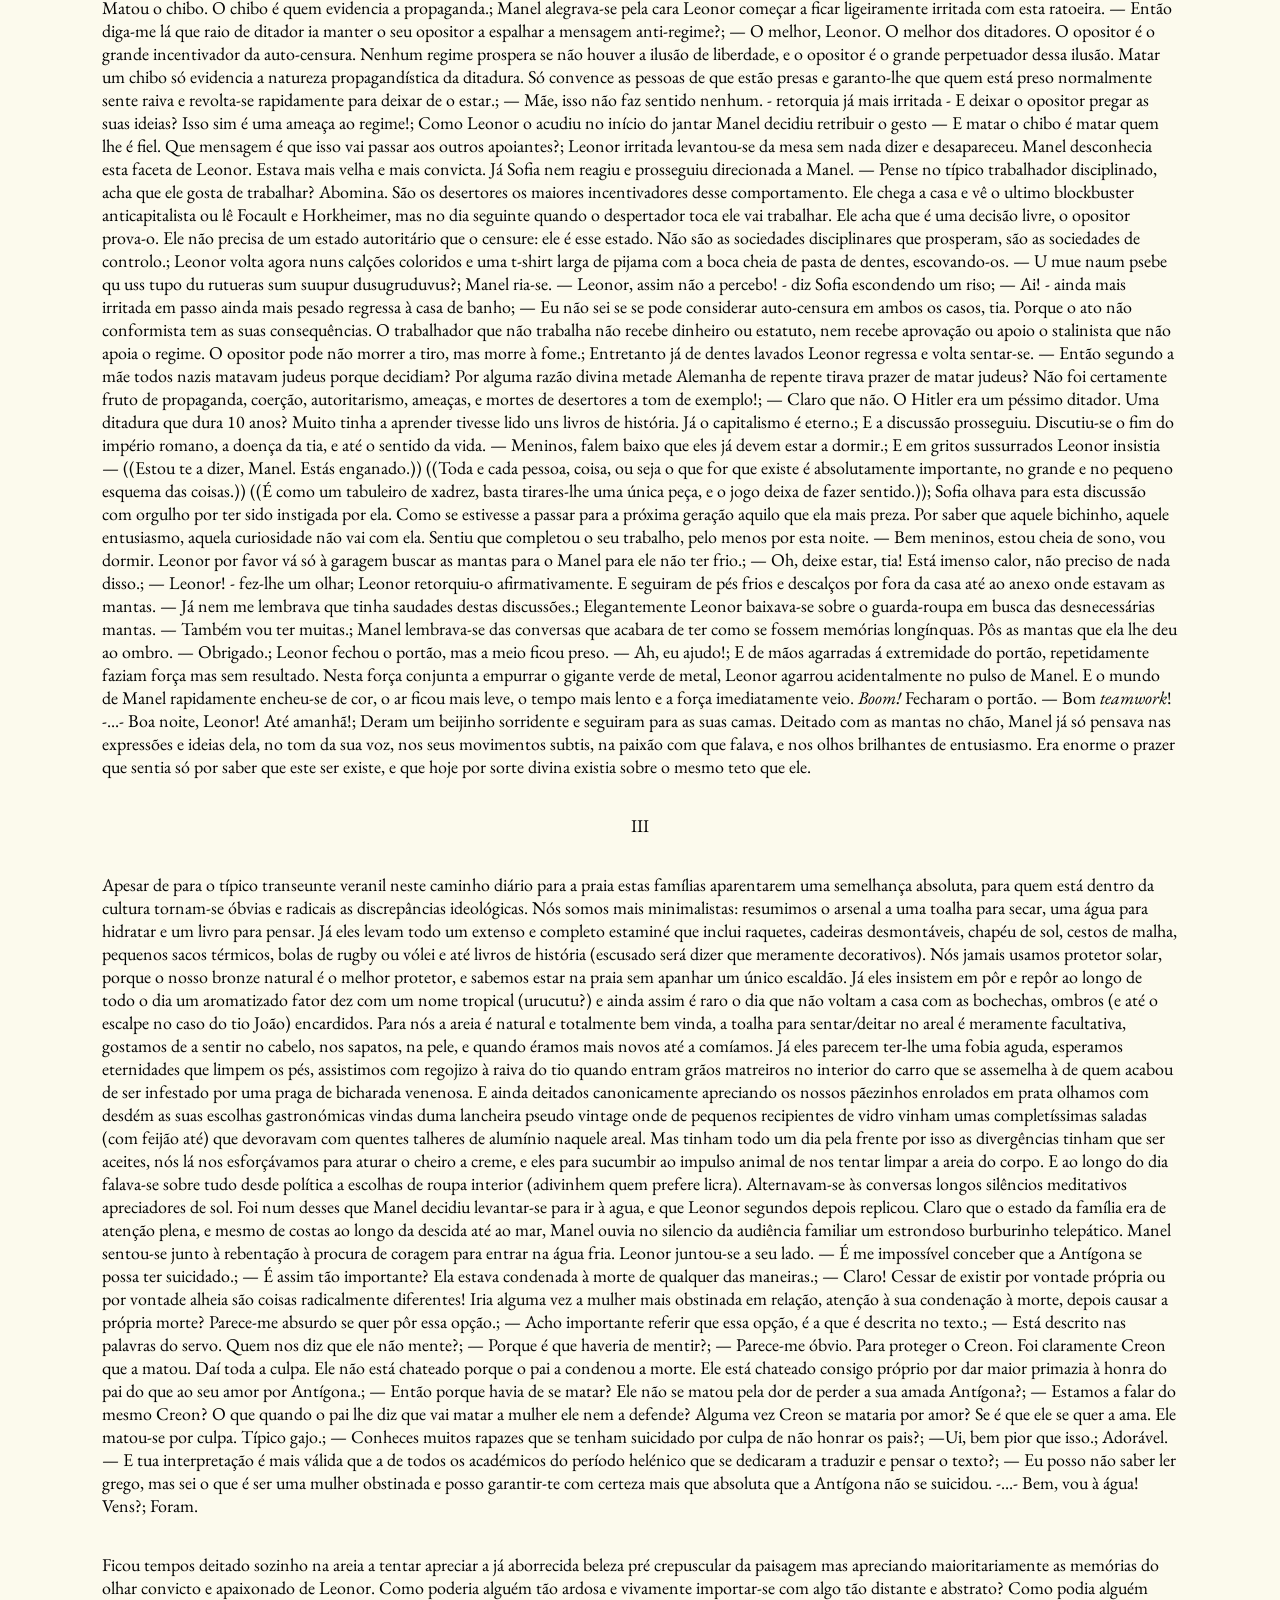
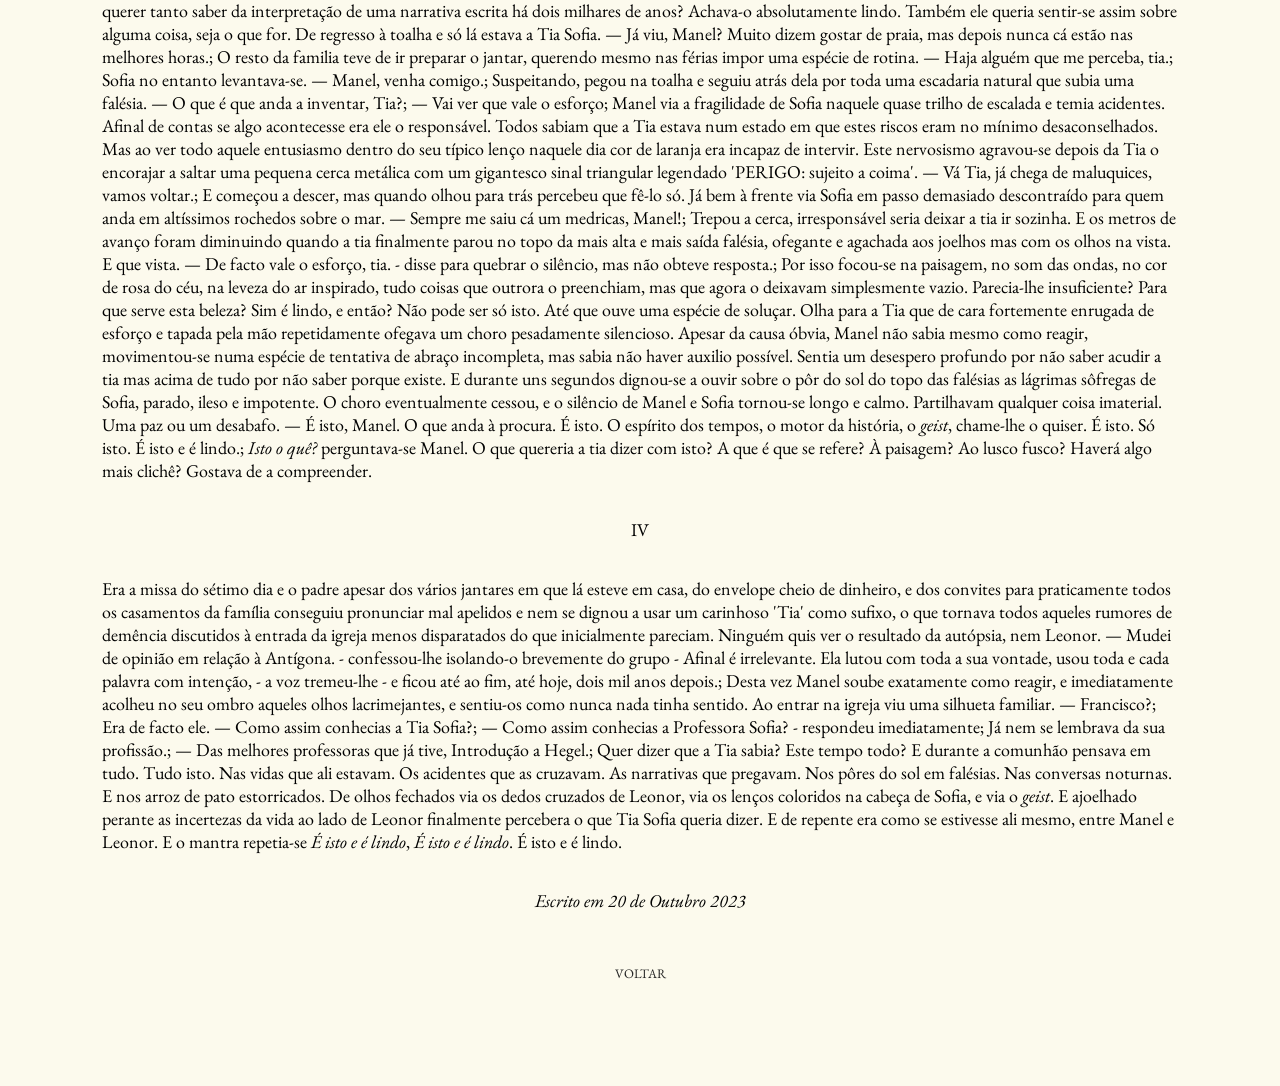
==== commit e6fc36aa: "Update sofia.html" ====
--- a/sofia.html
+++ b/sofia.html
@@ -168,7 +168,7 @@
       disciplinares que prosperam, são as sociedades de controlo.; Leonor volta
       agora nuns calções coloridos e uma t-shirt larga de pijama com a boca
       cheia de pasta de dentes, escovando-os. — U mue naum psebe qu uss tupo du
-      rutueras sum suupur dusugruduvus?; Manel ria-se. — Leonor, assim não te
+      rutueras sum suupur dusugruduvus?; Manel ria-se. — Leonor, assim não a
       percebo! - diz Sofia escondendo um riso; — Ai! - ainda mais irritada em
       passo ainda mais pesado regressa à casa de banho; — Eu não sei se se pode
       considerar auto-censura em ambos os casos, tia. Porque o ato não
